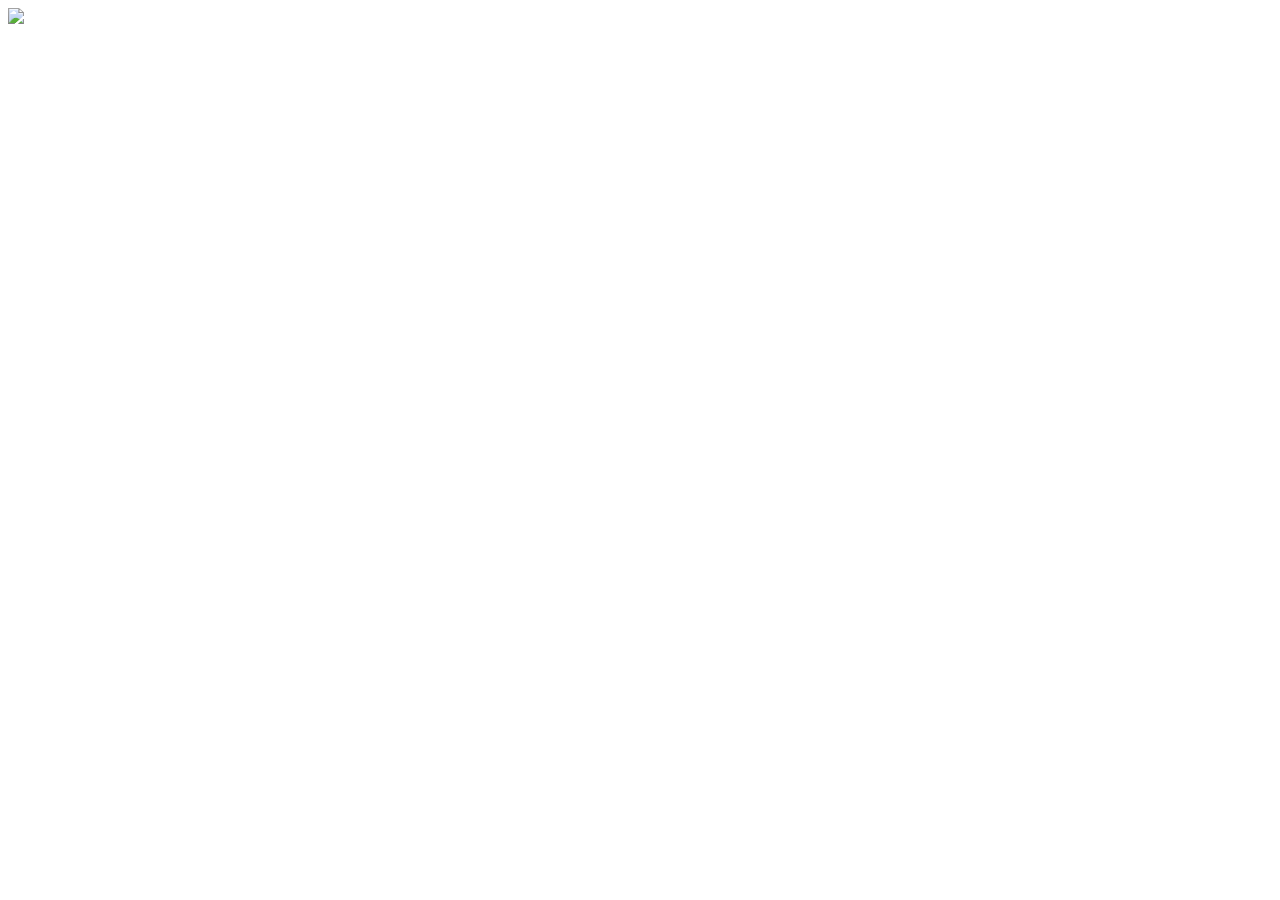
==== a.html @ cb6c950b "My first project" ====
<!DOCTYPE html>
<html lang="en">
<head>
    <meta charset="UTF-8">
    <meta name="viewport" content="width=device-width, initial-scale=1.0">
    <title>Document</title>
</head>
<body>
    <img src="C:\Users\DELL\Desktop\cse326.projectt\WhatsApp Image 2026-11-18 at 2.45.36 PM.jpeg"  >
    
</body>
</html>
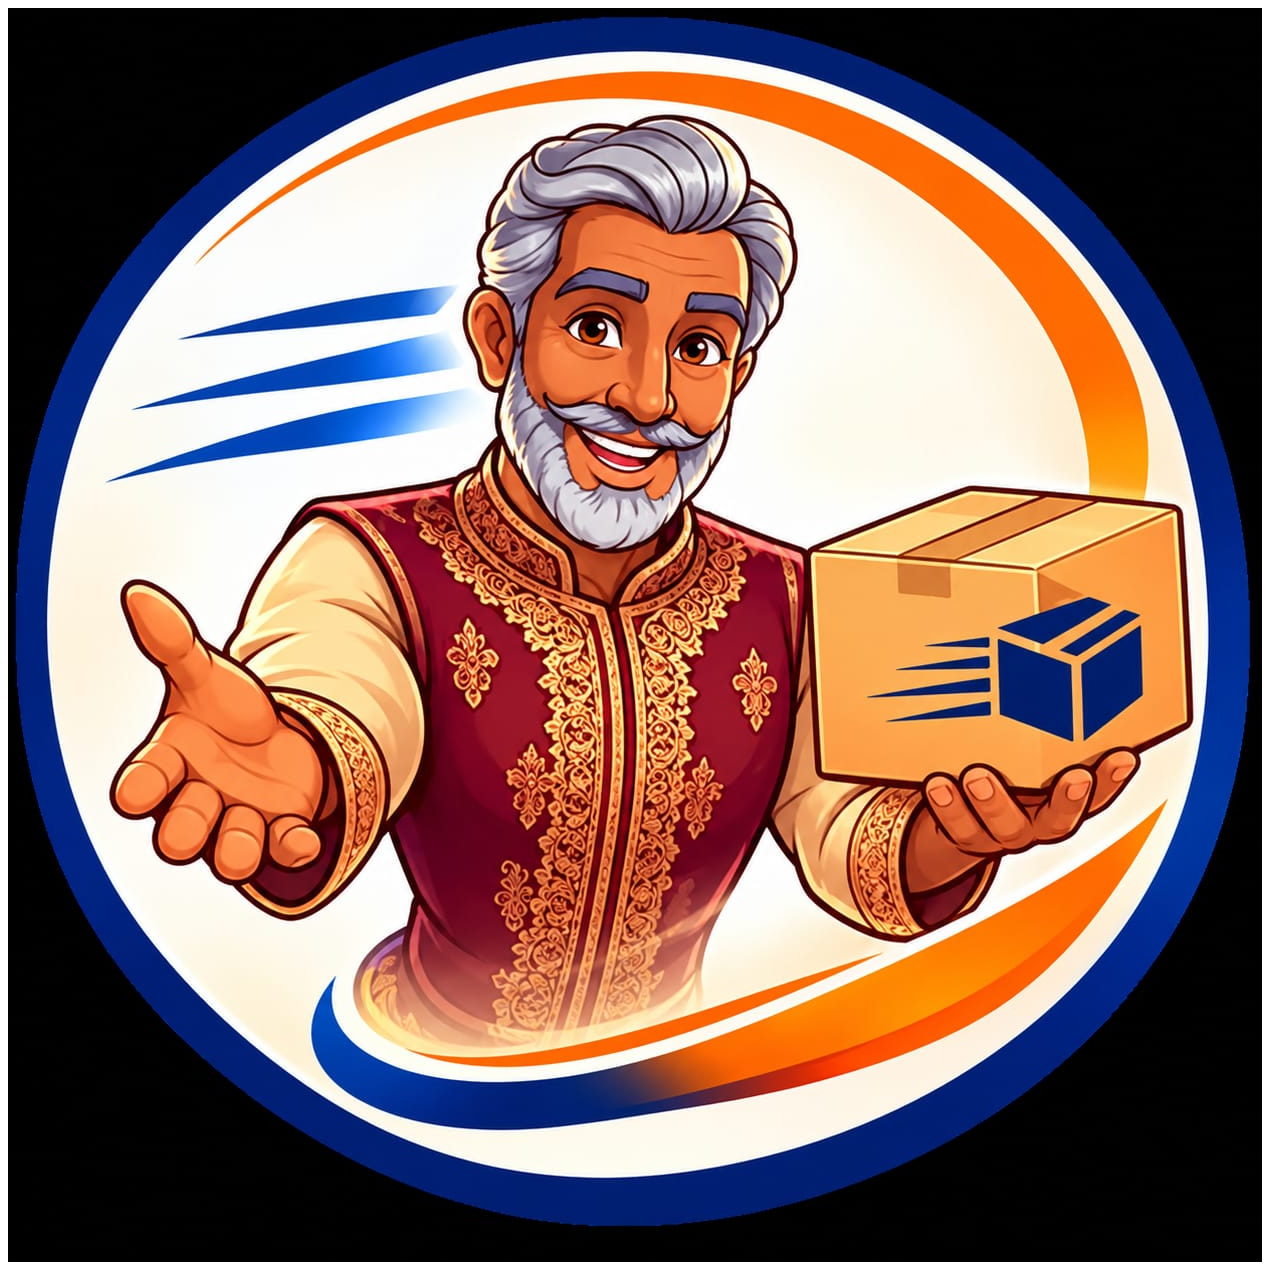
==== commit e586fb3b: "fix: add index.html, GitHub Actions deploy workflow, fix Windows absolute paths, add web-safe image " ====
--- a/a.html
+++ b/a.html
@@ -6,7 +6,7 @@
     <title>Document</title>
 </head>
 <body>
-    <img src="C:\Users\DELL\Desktop\cse326.projectt\WhatsApp Image 2026-11-18 at 2.45.36 PM.jpeg"  >
+    <img src="logo.jpeg" alt="Genie Ex Logo">
     
 </body>
 </html>
